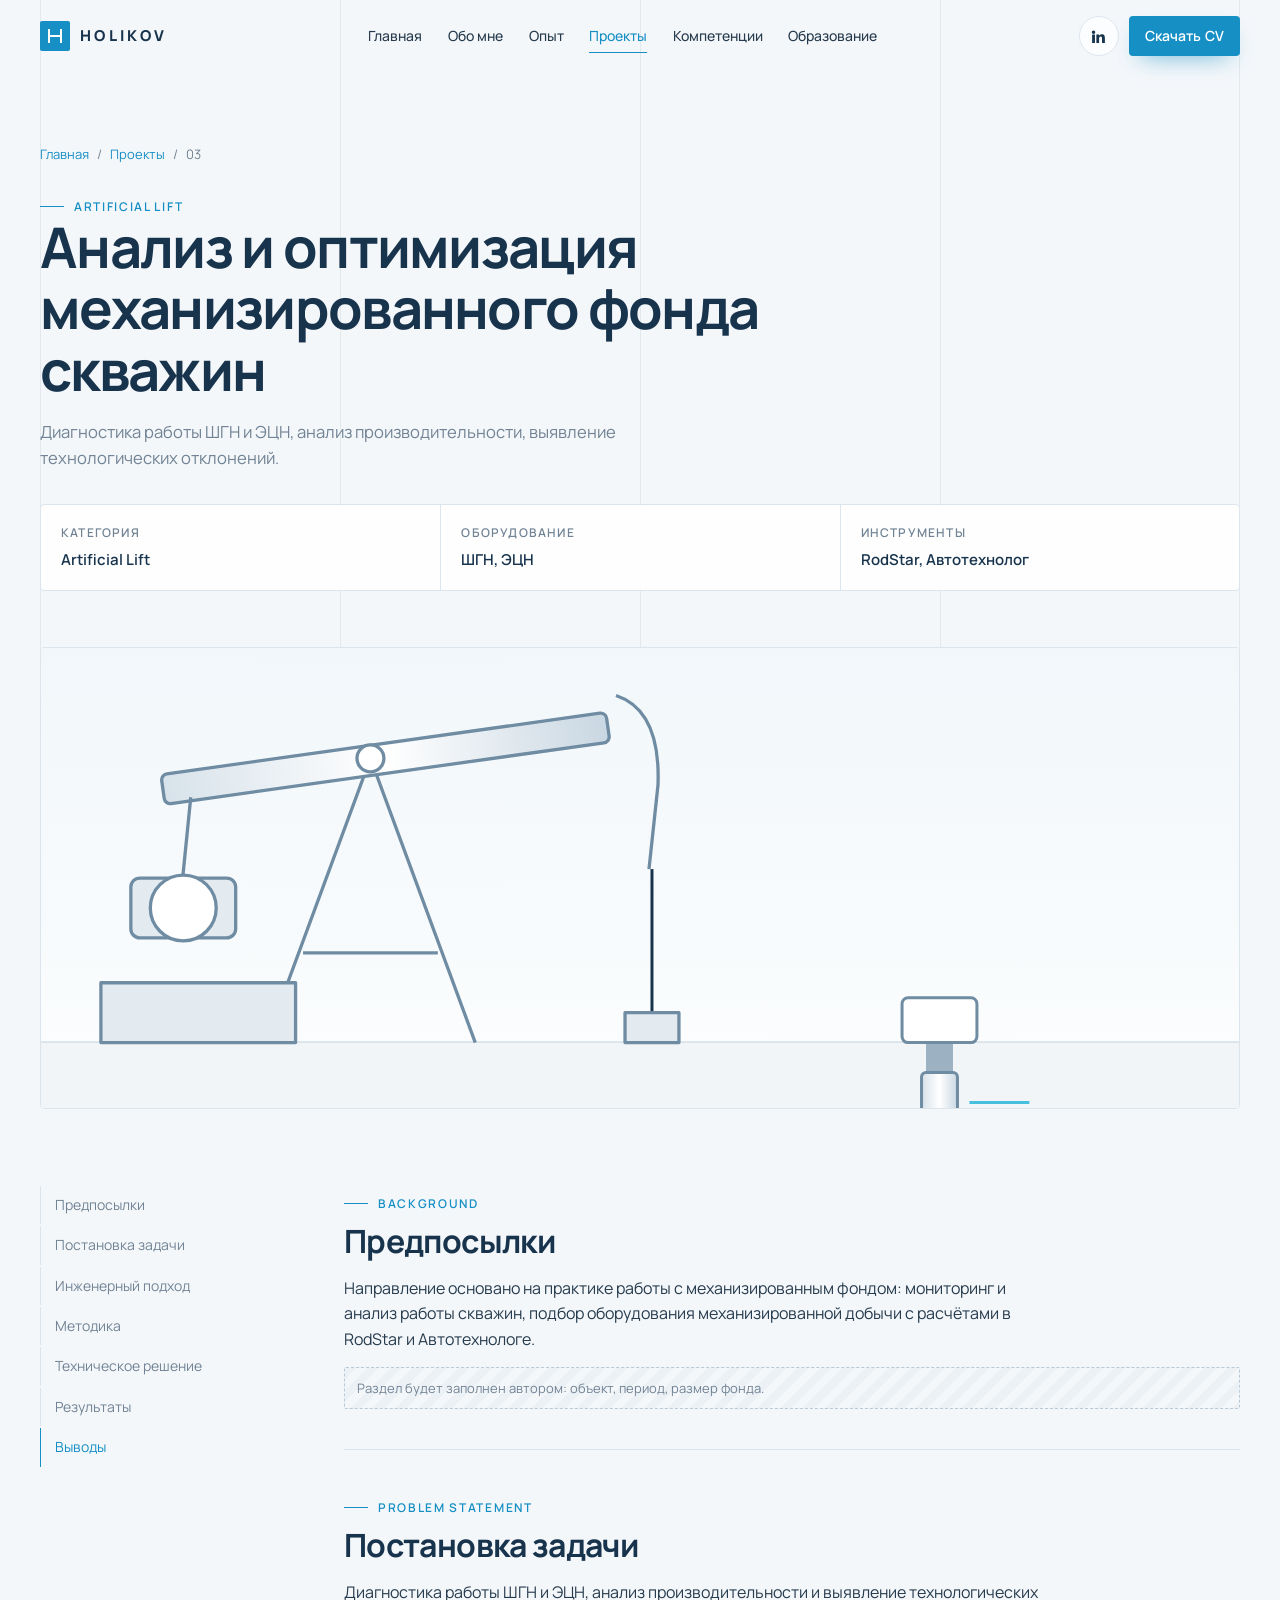
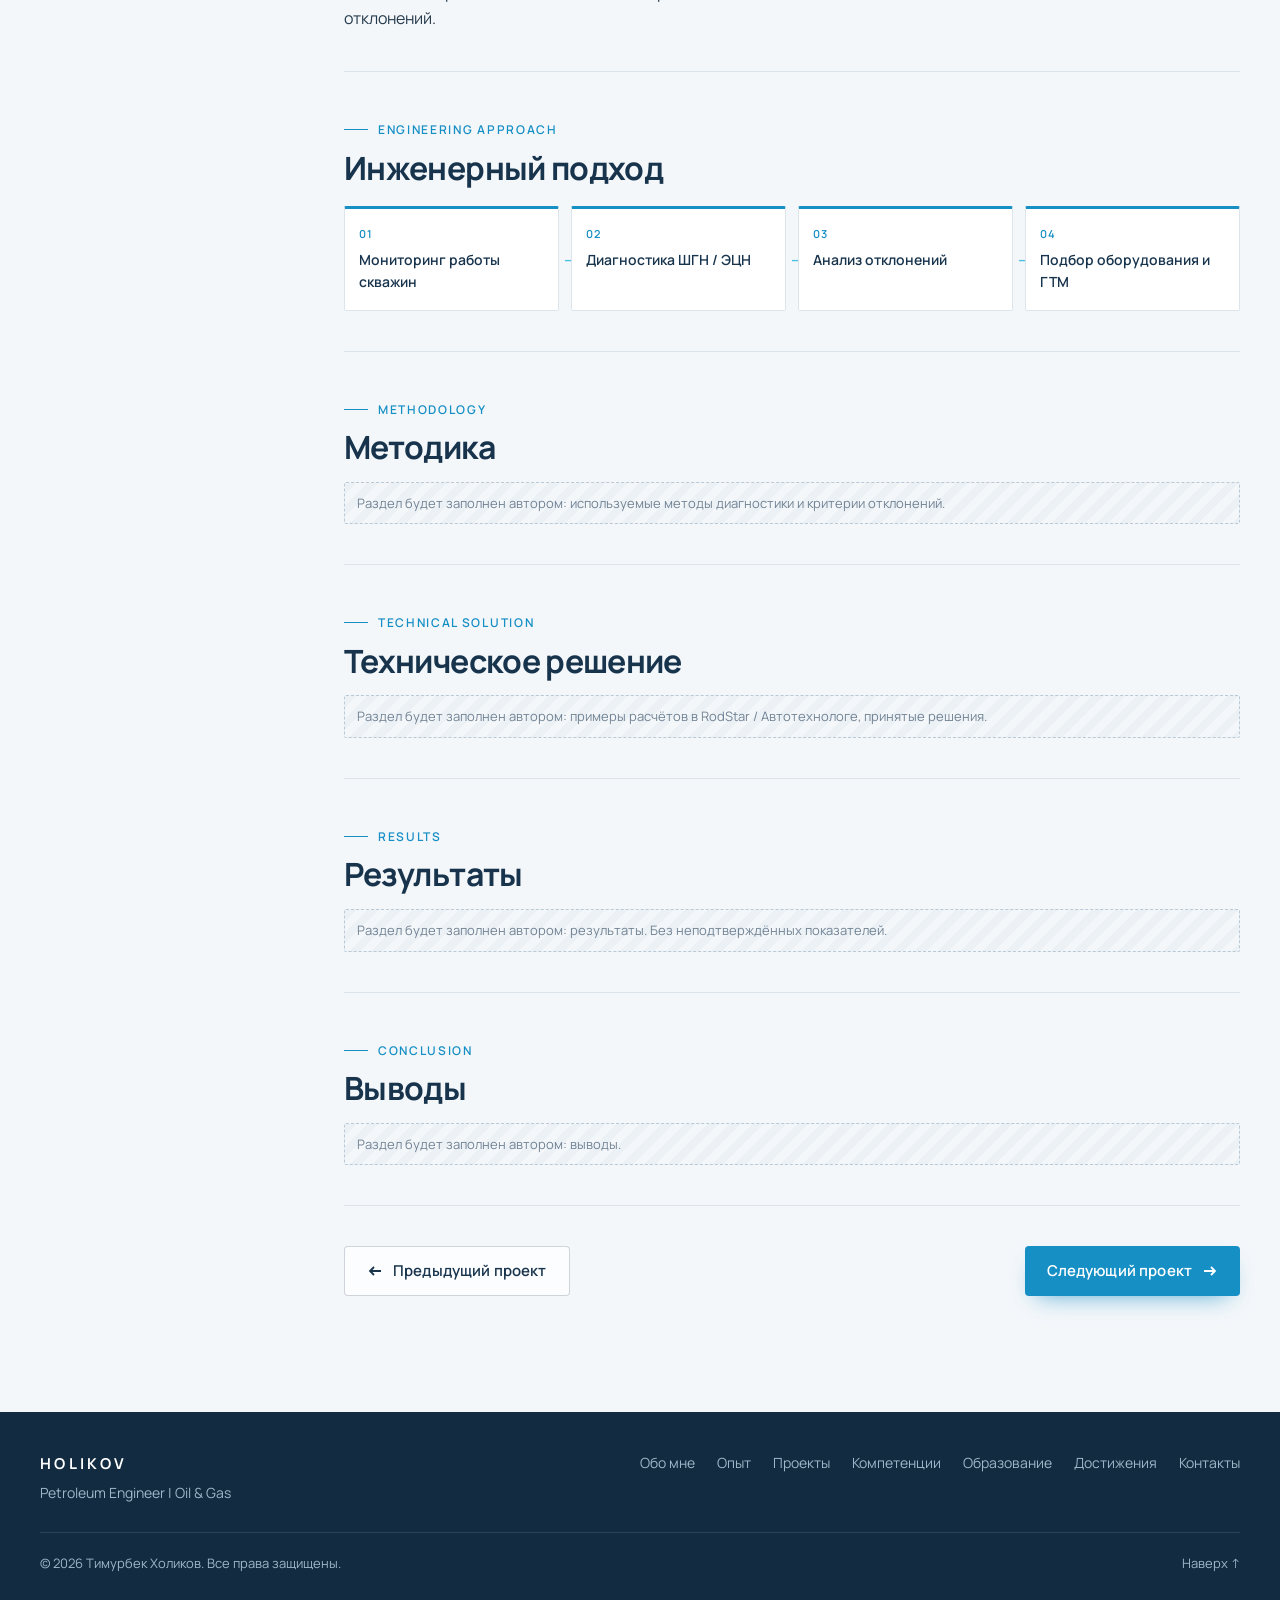
==== projects/artificial-lift.html @ 6c4b6c2f "Redesign site in light industrial style with project pages Co-Authored-By: Claude Opus 5.5 <noreply@" ====
<!doctype html>
<html lang="ru" class="no-js">
<head>
<meta charset="utf-8">
<meta name="viewport" content="width=device-width, initial-scale=1, viewport-fit=cover">
<title>Анализ и оптимизация механизированного фонда скважин | Timurbek Holikov</title>
<meta name="description" content="Диагностика работы ШГН и ЭЦН, анализ производительности, выявление технологических отклонений.">
<link rel="canonical" href="https://holikov.uz/projects/artificial-lift.html">
<meta name="theme-color" content="#F4F7FA">
<meta property="og:type" content="article">
<meta property="og:site_name" content="HOLIKOV">
<meta property="og:url" content="https://holikov.uz/projects/artificial-lift.html">
<meta property="og:title" content="Анализ и оптимизация механизированного фонда скважин">
<meta property="og:description" content="Диагностика работы ШГН и ЭЦН, анализ производительности, выявление технологических отклонений.">
<meta property="og:image" content="https://holikov.uz/assets/img/og-image.jpg">
<meta name="twitter:card" content="summary_large_image">
<link rel="icon" href="/assets/img/favicon.svg" type="image/svg+xml">
<link rel="icon" href="/favicon.ico" sizes="32x32">
<link rel="apple-touch-icon" href="/assets/img/apple-touch-icon.png">
<link rel="preconnect" href="https://fonts.googleapis.com">
<link rel="preconnect" href="https://fonts.gstatic.com" crossorigin>
<link href="https://fonts.googleapis.com/css2?family=Manrope:wght@400;500;600;700;800&display=swap&subset=cyrillic" rel="stylesheet">
<link rel="stylesheet" href="/assets/css/site.css">
</head>
<body>
<a class="skip" href="#main">Перейти к содержанию</a>
<div class="gridlines" aria-hidden="true"><div class="container"><span></span><span></span><span></span><span></span></div></div>
<header class="site-header">
  <div class="container header-in">
    <a class="logo" href="/" aria-label="HOLIKOV — на главную"><i aria-hidden="true"></i>HOLIKOV</a>
    <nav class="nav" aria-label="Основная навигация">
      <a href="/">Главная</a><a href="/#about">Обо мне</a><a href="/#experience">Опыт</a><a href="/#projects" class="active">Проекты</a><a href="/#skills">Компетенции</a><a href="/#education">Образование</a>
    </nav>
    <div class="header-actions">
      <a class="icon-btn hide-m" href="https://www.linkedin.com/in/%D1%82%D0%B8%D0%BC%D1%83%D1%80%D0%B1%D0%B5%D0%BA-%D1%85%D0%BE%D0%BB%D0%B8%D0%BA%D0%BE%D0%B2-04385b2a7" target="_blank" rel="noopener" aria-label="LinkedIn (откроется в новой вкладке)"><svg viewBox="0 0 24 24" fill="currentColor" aria-hidden="true"><path d="M4.98 3.5a2.5 2.5 0 1 1 0 5 2.5 2.5 0 0 1 0-5zM3 9h4v12H3zM9 9h3.8v1.7h.05c.53-1 1.83-2.05 3.77-2.05C20.6 8.65 21 11.2 21 14.5V21h-4v-5.8c0-1.4-.03-3.2-1.95-3.2-1.95 0-2.25 1.52-2.25 3.1V21H9z"/></svg></a>
      <a class="btn btn-primary hide-m" href="/assets/cv/Holikov_Timurbek_CV.pdf" download>Скачать CV</a>
      <button class="icon-btn burger" type="button" aria-label="Открыть меню" aria-controls="mobile-menu" aria-expanded="false"><svg viewBox="0 0 24 24" fill="none" stroke="currentColor" stroke-width="1.8" aria-hidden="true"><path d="M4 7h16M4 12h16M4 17h16"/></svg></button>
    </div>
  </div>
</header>
<div class="mobile-menu" id="mobile-menu" aria-hidden="true" role="dialog" aria-modal="true" aria-label="Меню">
  <button class="icon-btn mobile-close" type="button" aria-label="Закрыть меню" data-close><svg viewBox="0 0 24 24" fill="none" stroke="currentColor" stroke-width="1.8" aria-hidden="true"><path d="M6 6l12 12M18 6L6 18"/></svg></button>
  <a class="m-link" href="/">Главная <span>01</span></a>
  <a class="m-link" href="/#about">Обо мне <span>02</span></a>
  <a class="m-link" href="/#experience">Опыт <span>03</span></a>
  <a class="m-link" href="/#projects">Проекты <span>04</span></a>
  <a class="m-link" href="/#skills">Компетенции <span>05</span></a>
  <a class="m-link" href="/#education">Образование <span>06</span></a>
  <a class="m-link" href="/#contact">Контакты <span>07</span></a>
  <div class="m-actions">
    <a class="btn btn-primary" href="/assets/cv/Holikov_Timurbek_CV.pdf" download>Скачать резюме (PDF)</a>
    <a class="btn btn-ghost" href="https://www.linkedin.com/in/%D1%82%D0%B8%D0%BC%D1%83%D1%80%D0%B1%D0%B5%D0%BA-%D1%85%D0%BE%D0%BB%D0%B8%D0%BA%D0%BE%D0%B2-04385b2a7" target="_blank" rel="noopener">LinkedIn</a>
  </div>
</div>
<main id="main">
  <section class="p-hero">
    <div class="container">
      <nav class="crumbs" aria-label="Хлебные крошки"><a href="/">Главная</a><span>/</span><a href="/#projects">Проекты</a><span>/</span><span>03</span></nav>
      <span class="eyebrow">Artificial Lift</span>
      <h1>Анализ и оптимизация механизированного фонда скважин</h1>
      <p class="lead">Диагностика работы ШГН и ЭЦН, анализ производительности, выявление технологических отклонений.</p>
      <dl class="p-meta"><div><dt>Категория</dt><dd>Artificial Lift</dd></div><div><dt>Оборудование</dt><dd>ШГН, ЭЦН</dd></div><div><dt>Инструменты</dt><dd>RodStar, Автотехнолог</dd></div></dl>
    </div>
  </section>
  <div class="container">
    <figure class="p-cover reveal"><img src="/assets/img/proj-lift.svg" alt="Обложка проекта: Анализ и оптимизация механизированного фонда скважин" width="800" height="500"></figure>
    <div class="p-layout">
      <nav class="toc" aria-label="Содержание" data-spy><a href="#background">Предпосылки</a><a href="#problem">Постановка задачи</a><a href="#approach">Инженерный подход</a><a href="#methodology">Методика</a><a href="#solution">Техническое решение</a><a href="#results">Результаты</a><a href="#conclusion">Выводы</a></nav>
      <article><section class="p-sec reveal" id="background"><span class="eyebrow">Background</span><h2>Предпосылки</h2><p>Направление основано на практике работы с механизированным фондом: мониторинг и анализ работы скважин, подбор оборудования механизированной добычи с расчётами в RodStar и Автотехнологе.</p><div class="placeholder">Раздел будет заполнен автором: объект, период, размер фонда.</div></section><section class="p-sec reveal" id="problem"><span class="eyebrow">Problem Statement</span><h2>Постановка задачи</h2><p>Диагностика работы ШГН и ЭЦН, анализ производительности и выявление технологических отклонений.</p></section><section class="p-sec reveal" id="approach"><span class="eyebrow">Engineering Approach</span><h2>Инженерный подход</h2><div class="flow"><div>Мониторинг работы скважин</div><div>Диагностика ШГН / ЭЦН</div><div>Анализ отклонений</div><div>Подбор оборудования и ГТМ</div></div></section><section class="p-sec reveal" id="methodology"><span class="eyebrow">Methodology</span><h2>Методика</h2><div class="placeholder">Раздел будет заполнен автором: используемые методы диагностики и критерии отклонений.</div></section><section class="p-sec reveal" id="solution"><span class="eyebrow">Technical Solution</span><h2>Техническое решение</h2><div class="placeholder">Раздел будет заполнен автором: примеры расчётов в RodStar / Автотехнологе, принятые решения.</div></section><section class="p-sec reveal" id="results"><span class="eyebrow">Results</span><h2>Результаты</h2><div class="placeholder">Раздел будет заполнен автором: результаты. Без неподтверждённых показателей.</div></section><section class="p-sec reveal" id="conclusion"><span class="eyebrow">Conclusion</span><h2>Выводы</h2><div class="placeholder">Раздел будет заполнен автором: выводы.</div></section><div class="p-nav"><a class="btn btn-ghost" href="/projects/cyclic-gas-wells.html"><svg viewBox="0 0 16 16" fill="none" stroke="currentColor" stroke-width="1.8" aria-hidden="true" style="transform:scaleX(-1)"><path d="M2 8h11M9 4l4 4-4 4"/></svg>Предыдущий проект</a><a class="btn btn-primary" href="/projects/digital-oilfield.html">Следующий проект<svg viewBox="0 0 16 16" fill="none" stroke="currentColor" stroke-width="1.8" aria-hidden="true"><path d="M2 8h11M9 4l4 4-4 4"/></svg></a></div></article>
    </div>
  </div>
</main>
<footer class="site-footer">
  <div class="container">
    <div class="f-top">
      <div class="f-brand"><b>HOLIKOV</b><span>Petroleum Engineer | Oil &amp; Gas</span></div>
      <nav class="f-nav" aria-label="Навигация в подвале"><a href="/#about">Обо мне</a><a href="/#experience">Опыт</a><a href="/#projects">Проекты</a><a href="/#skills">Компетенции</a><a href="/#education">Образование</a><a href="/#achievements">Достижения</a><a href="/#contact">Контакты</a></nav>
    </div>
    <div class="f-bottom"><span>© <span id="year">2026</span> Тимурбек Холиков. Все права защищены.</span><a href="#main">Наверх ↑</a></div>
  </div>
</footer>
<script src="/assets/js/site.js" defer></script>
</body>
</html>
---- assets/css/site.css ----
/* HOLIKOV — design system: Industrial Minimalism */
:root{
  --bg:#F4F7FA; --white:#FFFFFF; --blue:#168FC5; --cyan:#47C0DF; --navy:#18344D;
  --ink:#263B4D; --mute:#718394; --line:#DCE5EC;
  --glass:rgba(255,255,255,.72); --glass-strong:rgba(255,255,255,.88);
  --grid:rgba(24,52,77,.07);
  --font:"Manrope",system-ui,-apple-system,"Segoe UI",Roboto,Arial,sans-serif;
  --container:1280px; --gutter:clamp(16px,4vw,40px);
  --radius:4px; --shadow:0 18px 40px -24px rgba(24,52,77,.35);
  --ease:cubic-bezier(.2,.7,.2,1);
  --header-h:72px;
  color-scheme:light;
}
*,*::before,*::after{box-sizing:border-box}
*{margin:0;padding:0}
html{-webkit-text-size-adjust:100%;scroll-behavior:smooth;scroll-padding-top:calc(var(--header-h) + 16px)}
body{background:var(--bg);color:var(--ink);font-family:var(--font);font-size:16px;line-height:1.6;-webkit-font-smoothing:antialiased;overflow-x:hidden}
img,svg{display:block;max-width:100%}
a{color:inherit;text-decoration:none}
button{font:inherit;color:inherit;background:none;border:0;cursor:pointer}
ul{list-style:none}
:focus-visible{outline:2px solid var(--blue);outline-offset:3px;border-radius:2px}
.sr-only{position:absolute;width:1px;height:1px;overflow:hidden;clip:rect(0 0 0 0);white-space:nowrap}
.skip{position:absolute;left:16px;top:-60px;z-index:100;background:var(--navy);color:#fff;padding:10px 16px;border-radius:var(--radius)}
.skip:focus{top:12px}

.container{width:100%;max-width:calc(var(--container) + 2*var(--gutter));margin:0 auto;padding-left:max(var(--gutter),env(safe-area-inset-left));padding-right:max(var(--gutter),env(safe-area-inset-right))}

/* architectural grid lines */
.gridlines{position:fixed;inset:0;pointer-events:none;z-index:0}
.gridlines .container{height:100%;display:grid;grid-template-columns:repeat(4,1fr)}
.gridlines span{border-left:1px solid var(--grid);height:100%}
.gridlines span:last-child{border-right:1px solid var(--grid)}
@media (max-width:760px){.gridlines .container{grid-template-columns:repeat(2,1fr)}.gridlines span:nth-child(n+3){display:none}.gridlines span:nth-child(2){border-right:1px solid var(--grid)}}
main,.site-footer{position:relative;z-index:1}

/* type scale */
.eyebrow{display:inline-flex;align-items:center;gap:10px;font-size:12px;font-weight:600;letter-spacing:.14em;text-transform:uppercase;color:var(--blue)}
.eyebrow::before{content:"";width:24px;height:1px;background:currentColor}
h1,h2,h3,h4{color:var(--navy);font-weight:700;letter-spacing:-.02em;line-height:1.15}
h2{font-size:clamp(30px,4vw,48px);margin-top:14px}
h3{font-size:clamp(19px,1.7vw,22px)}
.lead{font-size:clamp(16px,1.3vw,18px);color:var(--mute);max-width:60ch;margin-top:18px}
.muted{color:var(--mute)}

/* buttons */
.btn{display:inline-flex;align-items:center;justify-content:center;gap:10px;min-height:48px;padding:12px 22px;border-radius:var(--radius);font-weight:600;font-size:15px;letter-spacing:.01em;transition:background .25s var(--ease),color .25s var(--ease),border-color .25s var(--ease),transform .25s var(--ease),box-shadow .25s var(--ease)}
.btn svg{width:16px;height:16px;transition:transform .25s var(--ease)}
.btn:hover svg{transform:translateX(3px)}
.btn-primary{background:var(--blue);color:#fff;box-shadow:0 10px 24px -12px rgba(22,143,197,.8)}
.btn-primary:hover{background:#127cad;transform:translateY(-1px)}
.btn-ghost{border:1px solid rgba(24,52,77,.2);color:var(--navy);background:var(--glass);backdrop-filter:blur(6px)}
.btn-ghost:hover{border-color:var(--blue);color:var(--blue)}
.link-arrow{display:inline-flex;align-items:center;gap:8px;color:var(--blue);font-weight:600;font-size:14px}
.link-arrow svg{width:14px;height:14px;transition:transform .25s var(--ease)}
.link-arrow:hover svg{transform:translateX(3px)}

/* HEADER */
.site-header{position:fixed;top:0;left:0;right:0;z-index:50;transition:background .3s var(--ease),box-shadow .3s var(--ease),backdrop-filter .3s}
.site-header.scrolled{background:rgba(244,247,250,.82);backdrop-filter:saturate(1.4) blur(14px);-webkit-backdrop-filter:saturate(1.4) blur(14px);box-shadow:0 1px 0 var(--line)}
.header-in{height:var(--header-h);display:flex;align-items:center;justify-content:space-between;gap:24px;padding-top:env(safe-area-inset-top)}
.logo{display:inline-flex;align-items:center;gap:10px;font-weight:800;letter-spacing:.22em;font-size:15px;color:var(--navy)}
.logo i{display:block;width:30px;height:30px;background:var(--blue);position:relative;border-radius:2px}
.logo i::after{content:"";position:absolute;left:8px;right:8px;top:14px;height:2px;background:#fff;box-shadow:-0 -7px 0 -0 transparent}
.logo i::before{content:"";position:absolute;left:8px;top:8px;bottom:8px;width:2px;background:#fff;box-shadow:12px 0 0 #fff}
.nav{display:flex;gap:clamp(16px,2vw,30px)}
.nav a{font-size:14px;font-weight:500;color:var(--ink);position:relative;padding:6px 0}
.nav a::after{content:"";position:absolute;left:0;right:100%;bottom:0;height:1px;background:var(--blue);transition:right .3s var(--ease)}
.nav a:hover,.nav a.active{color:var(--blue)}
.nav a:hover::after,.nav a.active::after{right:0}
.header-actions{display:flex;align-items:center;gap:10px}
.header-actions .btn{min-height:40px;padding:8px 16px;font-size:14px}
.icon-btn{display:inline-flex;align-items:center;justify-content:center;width:40px;height:40px;border-radius:50%;border:1px solid var(--line);background:var(--glass);color:var(--navy);transition:border-color .25s,color .25s}
.icon-btn:hover{border-color:var(--blue);color:var(--blue)}
.icon-btn svg{width:17px;height:17px}
.burger{display:none}
@media (max-width:1080px){
  .nav,.header-actions .hide-m{display:none}
  .burger{display:inline-flex}
}
.mobile-menu{position:fixed;inset:0;z-index:60;background:rgba(244,247,250,.97);backdrop-filter:blur(12px);display:flex;flex-direction:column;padding:calc(var(--header-h) + 8px) max(var(--gutter),16px) 32px;transform:translateY(-8px);opacity:0;visibility:hidden;transition:opacity .25s var(--ease),transform .25s var(--ease),visibility .25s}
.mobile-menu.open{opacity:1;visibility:visible;transform:none}
.mobile-menu a.m-link{display:flex;justify-content:space-between;align-items:center;padding:16px 0;border-bottom:1px solid var(--line);font-size:20px;font-weight:600;color:var(--navy)}
.mobile-menu a.m-link span{font-size:12px;color:var(--mute);font-weight:600;letter-spacing:.1em}
.mobile-menu .m-actions{display:grid;gap:10px;margin-top:auto;padding-top:24px}
.mobile-close{position:absolute;top:calc(16px + env(safe-area-inset-top));right:max(var(--gutter),16px)}
body.menu-open{overflow:hidden}

/* HERO */
.hero{position:relative;min-height:min(100svh,920px);display:flex;align-items:stretch;overflow:hidden;padding-top:var(--header-h)}
.hero-bg{position:absolute;inset:0;z-index:0}
.hero-bg img{width:100%;height:100%;object-fit:cover;object-position:60% 100%}
.hero-bg::after{content:"";position:absolute;inset:0;background:linear-gradient(90deg,rgba(244,247,250,.94) 0%,rgba(244,247,250,.7) 38%,rgba(244,247,250,0) 62%),linear-gradient(0deg,var(--bg) 0%,rgba(244,247,250,0) 22%)}
.hero-in{position:relative;z-index:2;display:grid;grid-template-columns:minmax(0,1.25fr) minmax(0,.75fr);gap:clamp(24px,4vw,64px);align-items:center;padding-top:clamp(40px,7vh,96px);padding-bottom:clamp(40px,7vh,80px);width:100%}
.hero-meta{display:flex;flex-wrap:wrap;gap:8px 22px;font-size:13px;color:var(--mute);margin-bottom:28px}
.hero-meta b{color:var(--navy);font-weight:600}
.status{display:inline-flex;align-items:center;gap:8px}
.status::before{content:"";width:8px;height:8px;border-radius:50%;background:#2bb673;box-shadow:0 0 0 4px rgba(43,182,115,.15)}
.hero h1{font-size:clamp(40px,6vw,80px);line-height:1.02;letter-spacing:-.035em;font-weight:800}
.hero-role{margin-top:16px;font-size:clamp(20px,2.2vw,30px);font-weight:600;color:var(--blue);letter-spacing:-.01em}
.hero-focus{margin-top:10px;font-size:clamp(13px,1.1vw,15px);font-weight:600;letter-spacing:.06em;text-transform:uppercase;color:var(--navy)}
.hero-focus span{color:var(--cyan);margin:0 8px}
.hero-text{margin-top:22px;max-width:56ch;font-size:clamp(15px,1.2vw,17px);color:var(--ink)}
.hero-cta{display:flex;flex-wrap:wrap;gap:12px;margin-top:32px}
.hero-card{position:relative;justify-self:end;width:min(100%,320px);background:var(--glass);backdrop-filter:blur(10px);-webkit-backdrop-filter:blur(10px);border:1px solid rgba(255,255,255,.9);box-shadow:var(--shadow);padding:12px;border-radius:var(--radius)}
.hero-card picture{display:block}
.hero-card img{width:100%;height:auto;aspect-ratio:4/5;object-fit:cover;object-position:50% 22%;border-radius:2px}
.hero-card figcaption{display:flex;justify-content:space-between;gap:12px;padding:12px 4px 2px;font-size:12px;color:var(--mute)}
.hero-card figcaption b{color:var(--navy);font-weight:600}
.hero-card::before{content:"";position:absolute;left:-1px;top:24px;bottom:24px;width:3px;background:var(--blue)}
.hero-tags{position:relative;z-index:2;border-top:1px solid rgba(24,52,77,.1);background:linear-gradient(180deg,rgba(255,255,255,.55),rgba(255,255,255,.75));backdrop-filter:blur(8px);-webkit-backdrop-filter:blur(8px)}
.hero-tags ul{display:grid;grid-template-columns:repeat(3,1fr)}
.hero-tags li{padding:20px 20px 22px 0;display:flex;gap:14px;align-items:baseline;font-weight:600;color:var(--navy);font-size:15px}
.hero-tags li+li{padding-left:20px;border-left:1px solid var(--line)}
.hero-tags li small{font-size:11px;color:var(--blue);letter-spacing:.08em}
.hero-wrap{display:flex;flex-direction:column;width:100%}
.hero-wrap .hero-in{flex:1}
@media (max-width:900px){
  .hero{min-height:auto}
  .hero-in{grid-template-columns:1fr;padding-top:28px}
  .hero-bg img{object-position:70% 100%}
  .hero-bg::after{background:linear-gradient(180deg,rgba(244,247,250,.94) 0%,rgba(244,247,250,.86) 55%,rgba(244,247,250,.5) 100%)}
  .hero-card{justify-self:start;display:grid;grid-template-columns:96px 1fr;gap:14px;align-items:center;width:100%;max-width:440px;padding:10px}
  .hero-card img{aspect-ratio:1/1}
  .hero-card figcaption{flex-direction:column;padding:0;gap:4px}
  .hero-card{order:-1}
  .hero-tags ul{grid-template-columns:1fr}
  .hero-tags li{padding:14px 0!important;border-left:0!important}
  .hero-tags li+li{border-top:1px solid var(--line)}
}
@media (max-width:480px){.hero-cta .btn{flex:1 1 100%}}

/* SECTIONS */
.section{padding:clamp(72px,10vw,128px) 0}
.section-head{display:grid;grid-template-columns:minmax(0,1fr) minmax(0,1fr);gap:24px 48px;align-items:end;margin-bottom:clamp(36px,5vw,56px)}
.section-head .lead{margin-top:0}
@media (max-width:820px){.section-head{grid-template-columns:1fr}}
.section.alt{background:linear-gradient(180deg,rgba(255,255,255,.75),rgba(255,255,255,.4))}

/* card base */
.card{background:var(--white);border:1px solid var(--line);border-radius:var(--radius);transition:transform .3s var(--ease),box-shadow .3s var(--ease),border-color .3s var(--ease)}
.card:hover{transform:translateY(-3px);box-shadow:var(--shadow);border-color:#cbd9e3}

/* OVERVIEW */
.overview{display:grid;grid-template-columns:repeat(4,1fr);gap:16px}
.ov{padding:26px 22px 24px;position:relative}
.ov .ico{width:44px;height:44px;display:grid;place-items:center;border-radius:50%;background:rgba(22,143,197,.08);color:var(--blue);margin-bottom:22px}
.ov .ico svg{width:22px;height:22px}
.ov h3{font-size:17px}
.ov p{margin-top:8px;color:var(--mute);font-size:14px}
.facts{display:grid;grid-template-columns:repeat(4,1fr);margin-top:16px;border:1px solid var(--line);background:var(--glass-strong);border-radius:var(--radius)}
.fact{padding:24px 22px}
.fact+.fact{border-left:1px solid var(--line)}
.fact b{display:block;font-size:clamp(28px,3vw,40px);font-weight:800;color:var(--navy);letter-spacing:-.03em;line-height:1}
.fact b sup{font-size:.45em;color:var(--blue);margin-left:2px}
.fact span{display:block;margin-top:10px;color:var(--mute);font-size:14px}
@media (max-width:1000px){.overview{grid-template-columns:repeat(2,1fr)}.facts{grid-template-columns:repeat(2,1fr)}.fact:nth-child(3){border-left:0}.fact:nth-child(n+3){border-top:1px solid var(--line)}}
@media (max-width:520px){.overview{grid-template-columns:1fr}.facts{grid-template-columns:1fr}.fact+.fact{border-left:0;border-top:1px solid var(--line)}}

/* TIMELINE */
.timeline{position:relative;display:grid;gap:18px;padding-left:44px}
.timeline::before{content:"";position:absolute;left:11px;top:8px;bottom:8px;width:1px;background:linear-gradient(var(--blue),var(--line))}
.tl{position:relative;padding:26px 28px;display:grid;grid-template-columns:minmax(0,1fr) auto;gap:6px 24px}
.tl::before{content:"";position:absolute;left:-39px;top:32px;width:13px;height:13px;border-radius:50%;background:var(--white);border:2px solid var(--blue)}
.tl.current::before{background:var(--blue);box-shadow:0 0 0 5px rgba(22,143,197,.15)}
.tl-org{display:flex;align-items:center;gap:12px;font-weight:600;color:var(--blue);font-size:14px}
.tl-mark{display:grid;place-items:center;width:36px;height:36px;border-radius:2px;background:var(--navy);color:#fff;font-size:12px;font-weight:800;letter-spacing:.04em;flex:0 0 auto}
.tl-mark.alt{background:var(--blue)}.tl-mark.edu{background:var(--cyan)}
.tl h3{grid-column:1;margin-top:12px}
.tl .unit{grid-column:1;color:var(--mute);font-size:14px}
.tl-date{grid-column:2;grid-row:1;align-self:start;font-size:13px;font-weight:600;color:var(--navy);background:var(--bg);border:1px solid var(--line);padding:6px 10px;border-radius:2px;white-space:nowrap}
.tl ul{grid-column:1/-1;margin-top:14px;display:grid;gap:6px}
.tl li{position:relative;padding-left:18px;font-size:15px}
.tl li::before{content:"";position:absolute;left:0;top:.75em;width:8px;height:1px;background:var(--blue)}
.tl .sub{grid-column:1/-1;margin-top:14px;padding-top:14px;border-top:1px dashed var(--line);display:flex;justify-content:space-between;gap:12px;flex-wrap:wrap;font-size:14px}
.tl .sub b{color:var(--navy);font-weight:600}
.badge{display:inline-block;font-size:11px;font-weight:700;letter-spacing:.08em;text-transform:uppercase;padding:3px 8px;border-radius:2px;background:rgba(43,182,115,.12);color:#1f8a57;margin-left:8px;vertical-align:middle}
@media (max-width:640px){.timeline{padding-left:28px}.timeline::before{left:5px}.tl::before{left:-29px}.tl{grid-template-columns:1fr;padding:22px 18px}.tl-date{grid-column:1;grid-row:auto;justify-self:start;margin-top:10px}}

/* PROJECTS */
.projects{display:grid;grid-template-columns:repeat(2,1fr);gap:20px}
.project{display:flex;flex-direction:column;overflow:hidden}
.project .cover{position:relative;aspect-ratio:16/10;overflow:hidden;background:var(--bg);border-bottom:1px solid var(--line)}
.project .cover img{width:100%;height:100%;object-fit:cover;transition:transform .6s var(--ease)}
.project:hover .cover img{transform:scale(1.04)}
.project .num{position:absolute;left:16px;top:16px;font-size:12px;font-weight:700;letter-spacing:.1em;background:var(--glass-strong);backdrop-filter:blur(6px);color:var(--navy);padding:5px 9px;border-radius:2px}
.project .body{padding:24px 24px 26px;display:flex;flex-direction:column;gap:12px;flex:1}
.cat{font-size:12px;font-weight:600;letter-spacing:.1em;text-transform:uppercase;color:var(--blue)}
.project p{color:var(--mute);font-size:15px}
.project .link-arrow{margin-top:auto;padding-top:6px}
.project a.stretched::after{content:"";position:absolute;inset:0}
.project{position:relative}
@media (max-width:820px){.projects{grid-template-columns:1fr}}

/* SKILLS */
.skills{display:grid;grid-template-columns:repeat(3,1fr);gap:16px}
.skill{padding:26px 24px}
.skill-h{display:flex;align-items:center;justify-content:space-between;gap:12px;padding-bottom:16px;border-bottom:1px solid var(--line);margin-bottom:16px}
.skill-h h3{font-size:18px}
.skill-h span{font-size:12px;font-weight:700;color:var(--blue);letter-spacing:.1em}
.skill ul{display:grid;gap:9px}
.skill li{display:flex;gap:10px;align-items:baseline;font-size:15px}
.skill li::before{content:"";flex:0 0 6px;height:6px;background:var(--cyan);transform:rotate(45deg);position:relative;top:-1px}
.skill li small{color:var(--mute);font-size:13px}
.skill.wide{grid-column:span 1}
.chips{display:flex;flex-wrap:wrap;gap:8px}
.chips span{border:1px solid var(--line);background:var(--bg);padding:6px 12px;border-radius:2px;font-size:14px}
@media (max-width:1000px){.skills{grid-template-columns:repeat(2,1fr)}}
@media (max-width:620px){.skills{grid-template-columns:1fr}}

/* EDUCATION */
.edu-grid{display:grid;grid-template-columns:1.4fr 1fr;gap:16px}
.edu{padding:30px 28px;display:flex;flex-direction:column;gap:12px;position:relative;overflow:hidden}
.edu .period{font-size:13px;font-weight:600;color:var(--blue);letter-spacing:.06em}
.edu dl{display:grid;grid-template-columns:auto 1fr;gap:8px 18px;margin-top:6px;font-size:15px}
.edu dt{color:var(--mute)}
.edu dd{color:var(--ink);font-weight:500}
.gpa{display:flex;align-items:baseline;gap:8px;margin-top:auto;padding-top:18px;border-top:1px solid var(--line)}
.gpa b{font-size:40px;font-weight:800;color:var(--navy);letter-spacing:-.03em;line-height:1}
.gpa span{color:var(--mute);font-size:14px}
.edu .glyph{position:absolute;right:-20px;top:-20px;width:140px;height:140px;color:rgba(22,143,197,.07)}
@media (max-width:820px){.edu-grid{grid-template-columns:1fr}.edu dl{grid-template-columns:1fr;gap:2px}.edu dd{margin-bottom:8px}}

/* ACHIEVEMENTS */
.ach{display:grid;grid-template-columns:repeat(4,1fr);gap:16px}
.ach .card{padding:24px 22px;display:flex;flex-direction:column;gap:10px}
.ach .ico{width:40px;height:40px;display:grid;place-items:center;border-radius:2px;background:var(--navy);color:#fff}
.ach .ico svg{width:20px;height:20px}
.ach h3{font-size:17px;margin-top:8px}
.ach p{font-size:14px;color:var(--mute)}
.ach .featured{background:linear-gradient(160deg,var(--navy),#1f4a6d);border-color:transparent;color:#d8e6f0}
.ach .featured h3{color:#fff;font-size:22px}
.ach .featured p{color:#b8cfe0}
.ach .featured .ico{background:var(--cyan);color:var(--navy)}
.ach .featured .place{font-size:44px;font-weight:800;color:#fff;letter-spacing:-.03em;line-height:1;margin-top:auto}
.ach .featured .place small{font-size:14px;font-weight:600;color:var(--cyan);margin-left:6px;letter-spacing:.04em}
.papers{margin-top:2px;display:grid;gap:8px}
.papers a{display:block;font-size:14px;color:var(--ink);font-weight:500;padding-left:14px;border-left:2px solid var(--cyan)}
.papers a:hover{color:var(--blue)}
.placeholder{border:1px dashed #b9c9d6;background:repeating-linear-gradient(135deg,rgba(220,229,236,.35) 0 8px,transparent 8px 16px);color:var(--mute);font-size:13px;padding:10px 12px;border-radius:2px}
@media (max-width:1000px){.ach{grid-template-columns:repeat(2,1fr)}}
@media (max-width:560px){.ach{grid-template-columns:1fr}}

/* CONTACT */
.contact{position:relative;overflow:hidden;background:var(--navy);color:#cfe0ec}
.contact::before{content:"";position:absolute;inset:0;background:url("../img/hero-plant.svg") center bottom/cover no-repeat;opacity:.07;filter:invert(1)}
.contact .container{position:relative}
.contact h2{color:#fff;font-size:clamp(40px,6vw,76px)}
.contact .eyebrow{color:var(--cyan)}
.contact .lead{color:#b8cfe0}
.c-grid{display:grid;grid-template-columns:1.6fr repeat(4,1fr);gap:1px;background:rgba(255,255,255,.12);border:1px solid rgba(255,255,255,.12);margin-top:48px;border-radius:var(--radius);overflow:hidden}
.c-item{background:rgba(24,52,77,.92);padding:22px 20px;display:flex;flex-direction:column;gap:10px;min-width:0;transition:background .25s}
.c-item:hover{background:#1d405e}
.c-item .k{font-size:12px;letter-spacing:.12em;text-transform:uppercase;color:var(--cyan);font-weight:600}
.c-item .v{color:#fff;font-weight:600;font-size:16px;overflow-wrap:anywhere}
.copy{align-self:flex-start;font-size:12px;font-weight:600;color:#cfe0ec;border:1px solid rgba(255,255,255,.25);padding:6px 10px;border-radius:2px;transition:border-color .2s,color .2s;min-height:32px}
.copy:hover{border-color:var(--cyan);color:#fff}
.contact .hero-cta .btn-ghost{background:transparent;color:#fff;border-color:rgba(255,255,255,.35)}
.contact .hero-cta .btn-ghost:hover{border-color:var(--cyan);color:var(--cyan)}
@media (max-width:1080px){.c-grid{grid-template-columns:repeat(2,1fr)}.c-grid>:first-child{grid-column:1/-1}}
@media (max-width:520px){.c-grid{grid-template-columns:1fr}}

/* FOOTER */
.site-footer{background:#132b40;color:#9fb6c8;padding:40px 0 calc(28px + env(safe-area-inset-bottom));font-size:14px}
.f-top{display:flex;justify-content:space-between;gap:24px;flex-wrap:wrap;padding-bottom:28px;border-bottom:1px solid rgba(255,255,255,.1)}
.f-brand b{display:block;color:#fff;letter-spacing:.22em;font-size:15px}
.f-brand span{display:block;margin-top:6px}
.f-nav{display:flex;flex-wrap:wrap;gap:10px 22px}
.f-nav a:hover{color:#fff}
.f-bottom{display:flex;justify-content:space-between;gap:16px;flex-wrap:wrap;padding-top:20px;font-size:13px}

/* REVEAL */
.reveal{opacity:0;transform:translateY(18px);transition:opacity .7s var(--ease),transform .7s var(--ease)}
.reveal.in{opacity:1;transform:none}
.no-js .reveal{opacity:1;transform:none}

/* PROJECT PAGE */
.p-hero{padding-top:calc(var(--header-h) + clamp(32px,6vw,72px));padding-bottom:clamp(32px,5vw,56px)}
.crumbs{display:flex;gap:8px;flex-wrap:wrap;font-size:13px;color:var(--mute);margin-bottom:24px}
.crumbs a{color:var(--blue)}
.p-hero h1{font-size:clamp(30px,4.4vw,56px);line-height:1.1;letter-spacing:-.03em;max-width:22ch}
.p-meta{display:grid;grid-template-columns:repeat(3,minmax(0,1fr));margin-top:32px;border:1px solid var(--line);background:var(--glass-strong);border-radius:var(--radius)}
.p-meta div{padding:18px 20px}
.p-meta div+div{border-left:1px solid var(--line)}
.p-meta dt{font-size:12px;letter-spacing:.1em;text-transform:uppercase;color:var(--mute);font-weight:600}
.p-meta dd{margin-top:6px;color:var(--navy);font-weight:600;font-size:15px}
@media (max-width:720px){.p-meta{grid-template-columns:1fr}.p-meta div+div{border-left:0;border-top:1px solid var(--line)}}
.p-cover{border:1px solid var(--line);border-radius:var(--radius);overflow:hidden;background:#fff}
.p-cover img{width:100%;aspect-ratio:16/10;object-fit:cover}
.p-layout{display:grid;grid-template-columns:240px minmax(0,1fr);gap:clamp(24px,5vw,72px);padding-top:clamp(48px,6vw,80px);padding-bottom:clamp(72px,9vw,120px)}
.toc{position:sticky;top:calc(var(--header-h) + 24px);align-self:start;display:grid;gap:2px;font-size:14px}
.toc a{padding:8px 0 8px 14px;border-left:1px solid var(--line);color:var(--mute)}
.toc a:hover,.toc a.active{color:var(--blue);border-left-color:var(--blue)}
.p-sec{padding:0 0 40px;margin-bottom:40px;border-bottom:1px solid var(--line)}
.p-sec:last-child{border-bottom:0}
.p-sec .eyebrow{margin-bottom:6px}
.p-sec h2{font-size:clamp(24px,2.6vw,32px);margin-top:4px;margin-bottom:16px}
.p-sec p{max-width:70ch}
.p-sec p+p{margin-top:12px}
.flow{display:grid;grid-template-columns:repeat(4,minmax(0,1fr));gap:12px;margin-top:20px;counter-reset:f}
.flow div{position:relative;background:#fff;border:1px solid var(--line);border-top:3px solid var(--blue);padding:16px 14px;font-size:14px;font-weight:600;color:var(--navy);counter-increment:f;border-radius:2px}
.flow div::before{content:counter(f,decimal-leading-zero);display:block;font-size:11px;color:var(--blue);letter-spacing:.1em;margin-bottom:6px}
.flow div:not(:last-child)::after{content:"→";position:absolute;right:-12px;top:50%;transform:translate(50%,-50%);color:var(--cyan);font-weight:700}
@media (max-width:720px){.flow{grid-template-columns:1fr}.flow div:not(:last-child)::after{content:"↓";right:50%;top:auto;bottom:-14px;transform:translate(50%,50%)}.p-layout{grid-template-columns:1fr}.toc{display:none}}
.cmp{width:100%;border-collapse:collapse;margin-top:16px;font-size:15px;background:#fff;border:1px solid var(--line)}
.cmp th,.cmp td{text-align:left;padding:12px 14px;border-bottom:1px solid var(--line);vertical-align:top}
.cmp th{font-size:12px;letter-spacing:.08em;text-transform:uppercase;color:var(--mute);font-weight:600;background:var(--bg)}
.p-nav{display:flex;justify-content:space-between;gap:16px;flex-wrap:wrap;margin-top:24px}

@media (prefers-reduced-motion:reduce){
  html{scroll-behavior:auto}
  *,*::before,*::after{animation:none!important;transition:none!important}
  .reveal{opacity:1;transform:none}
}
@media print{
  .site-header,.gridlines,.mobile-menu,.hero-bg,.contact::before{display:none!important}
  body{background:#fff}
  .reveal{opacity:1;transform:none}
}
.p-cover img{max-height:460px}
.p-sec .placeholder{margin-top:14px}
.table-wrap{overflow-x:auto;-webkit-overflow-scrolling:touch}
@media (max-width:560px){.cmp,.cmp tbody,.cmp tr,.cmp td{display:block;width:100%}.cmp thead{display:none}.cmp td{border-bottom:0;padding:6px 14px}.cmp tr{border-bottom:1px solid var(--line);padding:8px 0}.cmp td:first-child{font-weight:700;color:var(--navy);padding-top:10px}.cmp td[data-l]::before{content:attr(data-l) ": ";color:var(--mute);font-size:13px}}
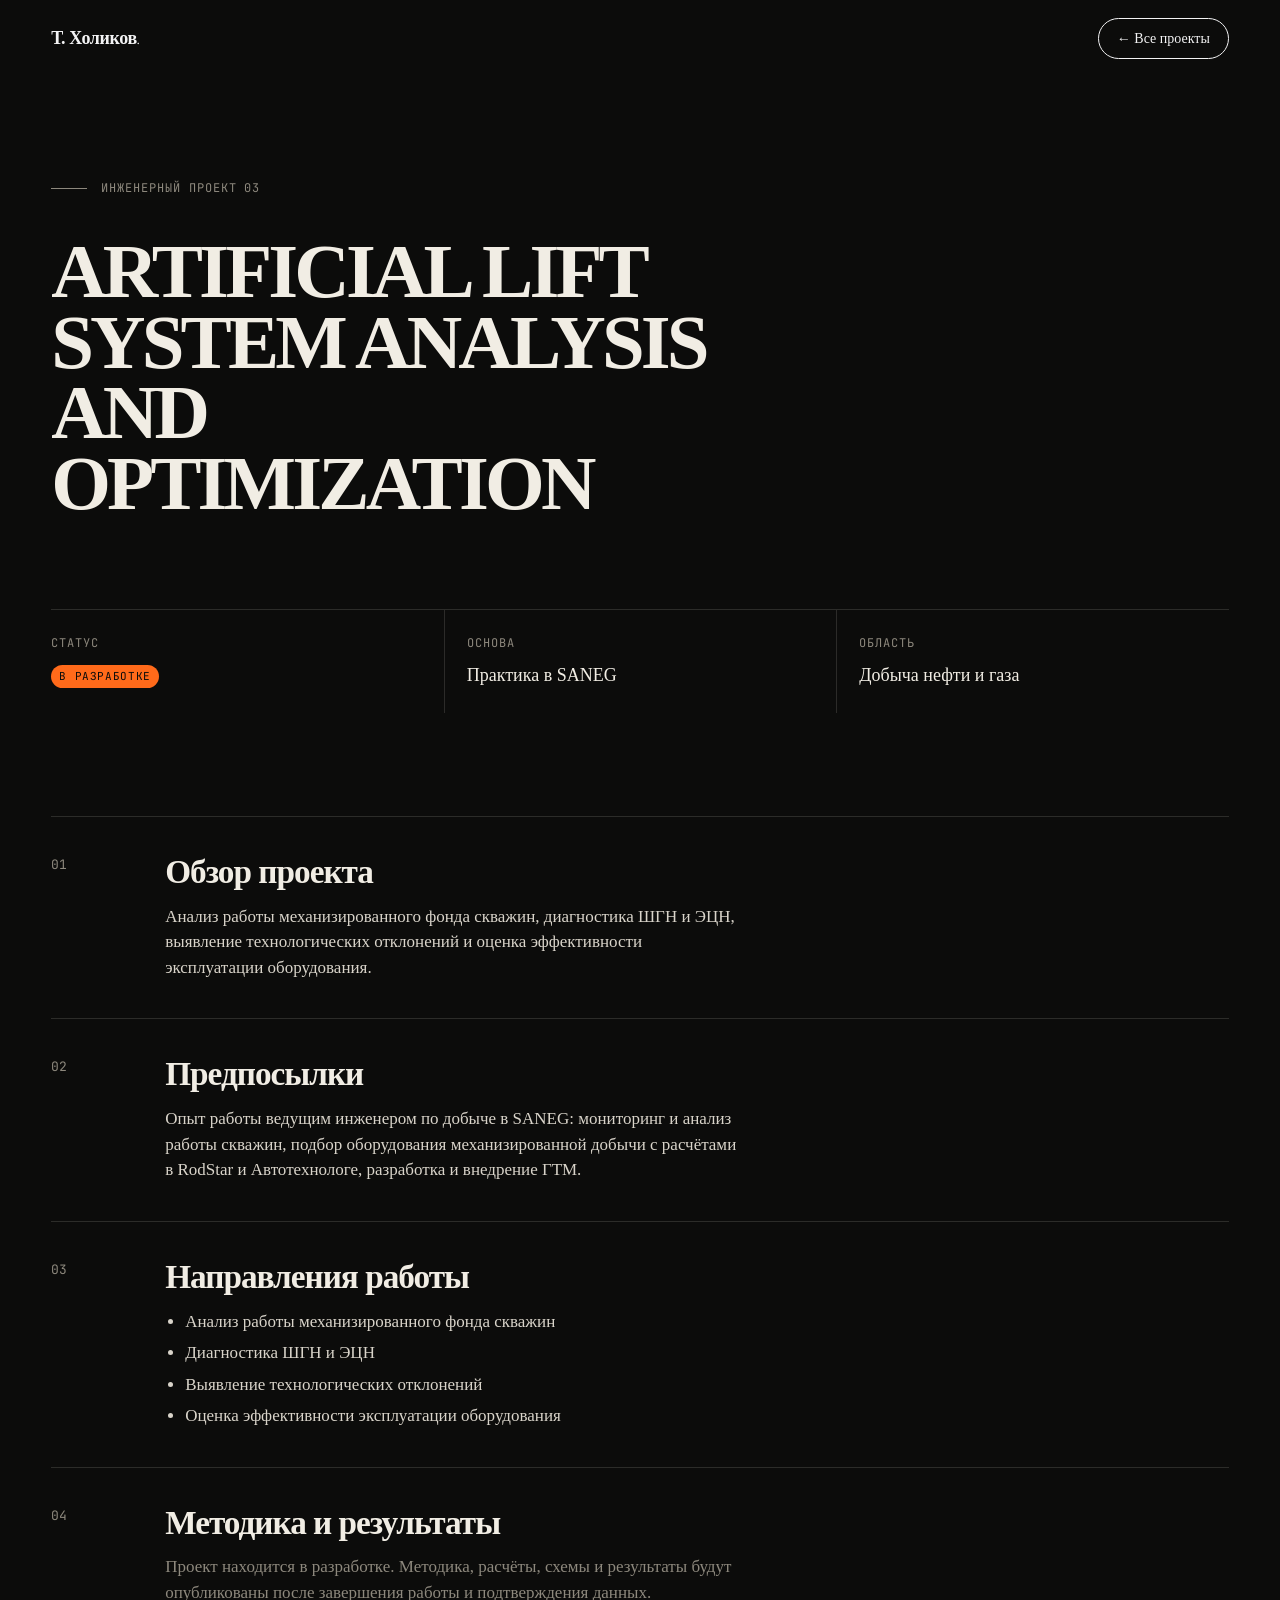
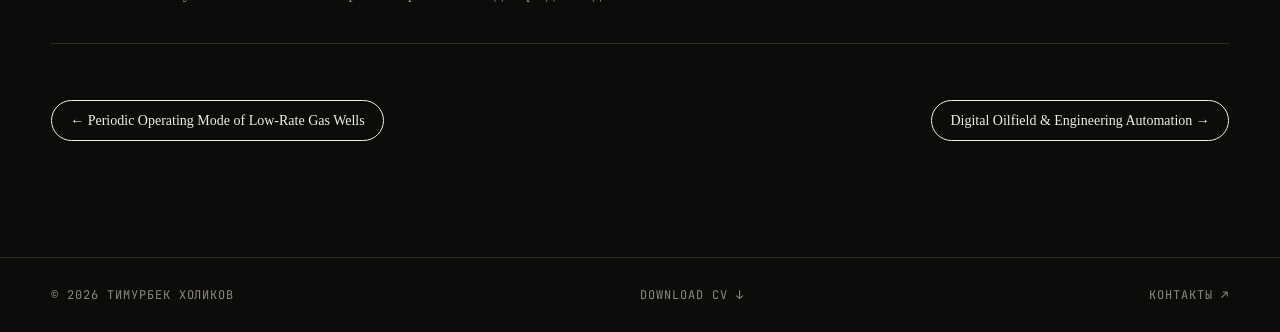
==== commit a9f40cd4: "Improve content, add projects, CV download and SEO without design changes - Hero: My Engineering Pro" ====
--- a/projects/artificial-lift.html
+++ b/projects/artificial-lift.html
@@ -1,84 +1,102 @@
 <!doctype html>
-<html lang="ru" class="no-js">
-<head>
+<html lang="ru">
 <meta charset="utf-8">
+<title>Artificial Lift System Analysis and Optimization | Timurbek Holikov</title>
+<meta name="description" content="Анализ работы механизированного фонда скважин, диагностика ШГН и ЭЦН, выявление технологических отклонений и оценка эффективности эксплуатации оборудования.">
+<link rel="canonical" href="https://holikov.uz/projects/artificial-lift.html">
 <meta name="viewport" content="width=device-width, initial-scale=1, viewport-fit=cover">
-<title>Анализ и оптимизация механизированного фонда скважин | Timurbek Holikov</title>
-<meta name="description" content="Диагностика работы ШГН и ЭЦН, анализ производительности, выявление технологических отклонений.">
-<link rel="canonical" href="https://holikov.uz/projects/artificial-lift.html">
-<meta name="theme-color" content="#F4F7FA">
+<meta name="color-scheme" content="dark">
 <meta property="og:type" content="article">
-<meta property="og:site_name" content="HOLIKOV">
+<meta property="og:title" content="Artificial Lift System Analysis and Optimization | Timurbek Holikov">
+<meta property="og:description" content="Анализ работы механизированного фонда скважин, диагностика ШГН и ЭЦН, выявление технологических отклонений и оценка эффективности эксплуатации оборудования.">
 <meta property="og:url" content="https://holikov.uz/projects/artificial-lift.html">
-<meta property="og:title" content="Анализ и оптимизация механизированного фонда скважин">
-<meta property="og:description" content="Диагностика работы ШГН и ЭЦН, анализ производительности, выявление технологических отклонений.">
 <meta property="og:image" content="https://holikov.uz/assets/img/og-image.jpg">
 <meta name="twitter:card" content="summary_large_image">
 <link rel="icon" href="/assets/img/favicon.svg" type="image/svg+xml">
-<link rel="icon" href="/favicon.ico" sizes="32x32">
 <link rel="apple-touch-icon" href="/assets/img/apple-touch-icon.png">
 <link rel="preconnect" href="https://fonts.googleapis.com">
 <link rel="preconnect" href="https://fonts.gstatic.com" crossorigin>
-<link href="https://fonts.googleapis.com/css2?family=Manrope:wght@400;500;600;700;800&display=swap&subset=cyrillic" rel="stylesheet">
-<link rel="stylesheet" href="/assets/css/site.css">
-</head>
-<body>
-<a class="skip" href="#main">Перейти к содержанию</a>
-<div class="gridlines" aria-hidden="true"><div class="container"><span></span><span></span><span></span><span></span></div></div>
-<header class="site-header">
-  <div class="container header-in">
-    <a class="logo" href="/" aria-label="HOLIKOV — на главную"><i aria-hidden="true"></i>HOLIKOV</a>
-    <nav class="nav" aria-label="Основная навигация">
-      <a href="/">Главная</a><a href="/#about">Обо мне</a><a href="/#experience">Опыт</a><a href="/#projects" class="active">Проекты</a><a href="/#skills">Компетенции</a><a href="/#education">Образование</a>
-    </nav>
-    <div class="header-actions">
-      <a class="icon-btn hide-m" href="https://www.linkedin.com/in/%D1%82%D0%B8%D0%BC%D1%83%D1%80%D0%B1%D0%B5%D0%BA-%D1%85%D0%BE%D0%BB%D0%B8%D0%BA%D0%BE%D0%B2-04385b2a7" target="_blank" rel="noopener" aria-label="LinkedIn (откроется в новой вкладке)"><svg viewBox="0 0 24 24" fill="currentColor" aria-hidden="true"><path d="M4.98 3.5a2.5 2.5 0 1 1 0 5 2.5 2.5 0 0 1 0-5zM3 9h4v12H3zM9 9h3.8v1.7h.05c.53-1 1.83-2.05 3.77-2.05C20.6 8.65 21 11.2 21 14.5V21h-4v-5.8c0-1.4-.03-3.2-1.95-3.2-1.95 0-2.25 1.52-2.25 3.1V21H9z"/></svg></a>
-      <a class="btn btn-primary hide-m" href="/assets/cv/Holikov_Timurbek_CV.pdf" download>Скачать CV</a>
-      <button class="icon-btn burger" type="button" aria-label="Открыть меню" aria-controls="mobile-menu" aria-expanded="false"><svg viewBox="0 0 24 24" fill="none" stroke="currentColor" stroke-width="1.8" aria-hidden="true"><path d="M4 7h16M4 12h16M4 17h16"/></svg></button>
-    </div>
+<link href="https://fonts.googleapis.com/css2?family=Tinos:ital,wght@0,400;0,700;1,400;1,700&family=Cormorant+Garamond:ital,wght@1,400;1,500&family=JetBrains+Mono:wght@400;500&display=swap&subset=cyrillic" rel="stylesheet">
+<style>
+:root{--bg:#0c0c0b;--ink:#f1ede4;--mute:#8d887d;--line:rgba(241,237,228,.14);--acc:#ff6a1a;
+--sans:"Times New Roman",Tinos,Times,serif;--serif:"Cormorant Garamond",Georgia,serif;--mono:"JetBrains Mono",ui-monospace,monospace;
+--gx:max(16px,env(safe-area-inset-left));--gxr:max(16px,env(safe-area-inset-right));--pad:clamp(16px,4vw,56px)}
+*{box-sizing:border-box;margin:0;padding:0}
+html{-webkit-text-size-adjust:100%}
+body{background:var(--bg);color:var(--ink);font-family:var(--sans);font-size:17px;line-height:1.5;overflow-x:hidden;-webkit-font-smoothing:antialiased}
+a{color:inherit;text-decoration:none}
+.wrap{padding-left:max(var(--pad),var(--gx));padding-right:max(var(--pad),var(--gxr))}
+.mono{font-family:var(--mono);font-size:12px;letter-spacing:.08em;text-transform:uppercase}
+.it{font-family:var(--serif);font-style:italic;font-weight:400;letter-spacing:0}
+.nav{position:fixed;top:0;left:0;right:0;z-index:50;display:flex;align-items:center;justify-content:space-between;gap:16px;padding-top:max(18px,env(safe-area-inset-top));padding-bottom:18px;mix-blend-mode:difference;color:#fff}
+.logo{font-weight:800;font-size:18px;letter-spacing:-.02em}
+.logo span{font-family:var(--serif);font-style:italic;font-weight:400}
+.nav .cta{border:1px solid currentColor;border-radius:100px;padding:9px 18px;font-size:14px;white-space:nowrap}
+.sec{padding-top:clamp(120px,14vw,190px);padding-bottom:clamp(70px,9vw,130px)}
+.label{display:flex;gap:14px;align-items:center;color:var(--mute);margin-bottom:40px}
+.label::before{content:"";width:36px;height:1px;background:currentColor}
+h1{font-weight:900;font-size:clamp(36px,6vw,96px);line-height:.92;letter-spacing:-.05em;text-transform:uppercase;max-width:18ch;overflow-wrap:break-word}
+.lead{font-size:clamp(20px,2.2vw,30px);line-height:1.3;letter-spacing:-.02em;max-width:40ch;margin-top:40px}
+.meta{display:grid;grid-template-columns:repeat(3,1fr);margin-top:clamp(50px,7vw,90px);border-top:1px solid var(--line)}
+.meta div{padding:24px 22px 24px 0;min-width:0}
+.meta div+div{padding-left:22px;border-left:1px solid var(--line)}
+.meta .mono{color:var(--mute);display:block;margin-bottom:10px}
+.meta b{font-weight:500;font-size:18px}
+.now{display:inline-block;background:var(--acc);color:#0c0c0b;font-family:var(--mono);font-size:11px;padding:3px 8px;border-radius:100px;letter-spacing:.06em;text-transform:uppercase}
+@media (max-width:820px){.meta{grid-template-columns:1fr}.meta div+div{border-left:0;border-top:1px solid var(--line);padding-left:0}}
+.block{display:grid;grid-template-columns:90px minmax(0,1fr);gap:24px;padding:38px 0;border-top:1px solid var(--line)}
+.block:last-child{border-bottom:1px solid var(--line)}
+.block .n{color:var(--mute);font-family:var(--mono);font-size:13px}
+.block h2{font-size:clamp(24px,2.6vw,38px);font-weight:600;letter-spacing:-.03em;line-height:1.05;margin-bottom:14px}
+.block p,.block li{color:#d9d4ca;max-width:68ch}
+.block ul{padding-left:20px}
+.block li+li{margin-top:6px}
+.block .muted{color:var(--mute)}
+@media (max-width:900px){.block{grid-template-columns:1fr;gap:10px}}
+.pager{display:flex;justify-content:space-between;gap:16px;flex-wrap:wrap;margin-top:56px}
+.btn{display:inline-flex;align-items:center;gap:8px;border:1px solid currentColor;border-radius:100px;padding:9px 18px;font-size:14px;transition:color .3s,border-color .3s}
+.btn:hover{color:var(--acc);border-color:var(--acc)}
+.pager .btn{max-width:100%}
+footer{display:flex;justify-content:space-between;gap:16px;flex-wrap:wrap;padding-top:28px;padding-bottom:max(28px,env(safe-area-inset-bottom));color:var(--mute);border-top:1px solid var(--line)}
+</style>
+
+<nav class="nav wrap">
+  <a class="logo" href="/">Т. Холиков<span>.</span></a>
+  <a class="cta" href="/#projects">← Все проекты</a>
+</nav>
+
+<main class="sec wrap">
+  <div class="label mono">Инженерный проект 03</div>
+  <h1>Artificial Lift System Analysis and Optimization</h1>
+
+  <div class="meta">
+    <div><span class="mono">Статус</span><span class="now">в разработке</span></div>
+    <div><span class="mono">Основа</span><b>Практика в SANEG</b></div>
+    <div><span class="mono">Область</span><b>Добыча нефти и газа</b></div>
   </div>
-</header>
-<div class="mobile-menu" id="mobile-menu" aria-hidden="true" role="dialog" aria-modal="true" aria-label="Меню">
-  <button class="icon-btn mobile-close" type="button" aria-label="Закрыть меню" data-close><svg viewBox="0 0 24 24" fill="none" stroke="currentColor" stroke-width="1.8" aria-hidden="true"><path d="M6 6l12 12M18 6L6 18"/></svg></button>
-  <a class="m-link" href="/">Главная <span>01</span></a>
-  <a class="m-link" href="/#about">Обо мне <span>02</span></a>
-  <a class="m-link" href="/#experience">Опыт <span>03</span></a>
-  <a class="m-link" href="/#projects">Проекты <span>04</span></a>
-  <a class="m-link" href="/#skills">Компетенции <span>05</span></a>
-  <a class="m-link" href="/#education">Образование <span>06</span></a>
-  <a class="m-link" href="/#contact">Контакты <span>07</span></a>
-  <div class="m-actions">
-    <a class="btn btn-primary" href="/assets/cv/Holikov_Timurbek_CV.pdf" download>Скачать резюме (PDF)</a>
-    <a class="btn btn-ghost" href="https://www.linkedin.com/in/%D1%82%D0%B8%D0%BC%D1%83%D1%80%D0%B1%D0%B5%D0%BA-%D1%85%D0%BE%D0%BB%D0%B8%D0%BA%D0%BE%D0%B2-04385b2a7" target="_blank" rel="noopener">LinkedIn</a>
+
+  <div style="margin-top:clamp(60px,8vw,110px)">
+    <section class="block"><div class="n">01</div><div><h2>Обзор проекта</h2><p>Анализ работы механизированного фонда скважин, диагностика ШГН и ЭЦН, выявление технологических отклонений и оценка эффективности эксплуатации оборудования.</p></div></section>
+    <section class="block"><div class="n">02</div><div><h2>Предпосылки</h2><p>Опыт работы ведущим инженером по добыче в SANEG: мониторинг и анализ работы скважин, подбор оборудования механизированной добычи с расчётами в RodStar и Автотехнологе, разработка и внедрение ГТМ.</p></div></section>
+    <section class="block"><div class="n">03</div><div><h2>Направления работы</h2><ul><li>Анализ работы механизированного фонда скважин</li><li>Диагностика ШГН и ЭЦН</li><li>Выявление технологических отклонений</li><li>Оценка эффективности эксплуатации оборудования</li></ul></div></section>
+    <section class="block"><div class="n">04</div><div><h2>Методика и результаты</h2><p class="muted">Проект находится в разработке. Методика, расчёты, схемы и результаты будут опубликованы после завершения работы и подтверждения данных.</p></div></section>
+  <!-- TODO (Постановка задачи (Problem Statement)): добавить, когда будут готовы подтверждённые материалы -->
+  <!-- TODO (Инженерный подход (Engineering Approach)): добавить, когда будут готовы подтверждённые материалы -->
+  <!-- TODO (Методология (Methodology)): добавить, когда будут готовы подтверждённые материалы -->
+  <!-- TODO (Техническое решение (Technical Solution)): добавить, когда будут готовы подтверждённые материалы -->
+  <!-- TODO (Результаты (Results)): добавить, когда будут готовы подтверждённые материалы -->
+  <!-- TODO (Выводы (Conclusion)): добавить, когда будут готовы подтверждённые материалы -->
   </div>
-</div>
-<main id="main">
-  <section class="p-hero">
-    <div class="container">
-      <nav class="crumbs" aria-label="Хлебные крошки"><a href="/">Главная</a><span>/</span><a href="/#projects">Проекты</a><span>/</span><span>03</span></nav>
-      <span class="eyebrow">Artificial Lift</span>
-      <h1>Анализ и оптимизация механизированного фонда скважин</h1>
-      <p class="lead">Диагностика работы ШГН и ЭЦН, анализ производительности, выявление технологических отклонений.</p>
-      <dl class="p-meta"><div><dt>Категория</dt><dd>Artificial Lift</dd></div><div><dt>Оборудование</dt><dd>ШГН, ЭЦН</dd></div><div><dt>Инструменты</dt><dd>RodStar, Автотехнолог</dd></div></dl>
-    </div>
-  </section>
-  <div class="container">
-    <figure class="p-cover reveal"><img src="/assets/img/proj-lift.svg" alt="Обложка проекта: Анализ и оптимизация механизированного фонда скважин" width="800" height="500"></figure>
-    <div class="p-layout">
-      <nav class="toc" aria-label="Содержание" data-spy><a href="#background">Предпосылки</a><a href="#problem">Постановка задачи</a><a href="#approach">Инженерный подход</a><a href="#methodology">Методика</a><a href="#solution">Техническое решение</a><a href="#results">Результаты</a><a href="#conclusion">Выводы</a></nav>
-      <article><section class="p-sec reveal" id="background"><span class="eyebrow">Background</span><h2>Предпосылки</h2><p>Направление основано на практике работы с механизированным фондом: мониторинг и анализ работы скважин, подбор оборудования механизированной добычи с расчётами в RodStar и Автотехнологе.</p><div class="placeholder">Раздел будет заполнен автором: объект, период, размер фонда.</div></section><section class="p-sec reveal" id="problem"><span class="eyebrow">Problem Statement</span><h2>Постановка задачи</h2><p>Диагностика работы ШГН и ЭЦН, анализ производительности и выявление технологических отклонений.</p></section><section class="p-sec reveal" id="approach"><span class="eyebrow">Engineering Approach</span><h2>Инженерный подход</h2><div class="flow"><div>Мониторинг работы скважин</div><div>Диагностика ШГН / ЭЦН</div><div>Анализ отклонений</div><div>Подбор оборудования и ГТМ</div></div></section><section class="p-sec reveal" id="methodology"><span class="eyebrow">Methodology</span><h2>Методика</h2><div class="placeholder">Раздел будет заполнен автором: используемые методы диагностики и критерии отклонений.</div></section><section class="p-sec reveal" id="solution"><span class="eyebrow">Technical Solution</span><h2>Техническое решение</h2><div class="placeholder">Раздел будет заполнен автором: примеры расчётов в RodStar / Автотехнологе, принятые решения.</div></section><section class="p-sec reveal" id="results"><span class="eyebrow">Results</span><h2>Результаты</h2><div class="placeholder">Раздел будет заполнен автором: результаты. Без неподтверждённых показателей.</div></section><section class="p-sec reveal" id="conclusion"><span class="eyebrow">Conclusion</span><h2>Выводы</h2><div class="placeholder">Раздел будет заполнен автором: выводы.</div></section><div class="p-nav"><a class="btn btn-ghost" href="/projects/cyclic-gas-wells.html"><svg viewBox="0 0 16 16" fill="none" stroke="currentColor" stroke-width="1.8" aria-hidden="true" style="transform:scaleX(-1)"><path d="M2 8h11M9 4l4 4-4 4"/></svg>Предыдущий проект</a><a class="btn btn-primary" href="/projects/digital-oilfield.html">Следующий проект<svg viewBox="0 0 16 16" fill="none" stroke="currentColor" stroke-width="1.8" aria-hidden="true"><path d="M2 8h11M9 4l4 4-4 4"/></svg></a></div></article>
-    </div>
+
+  <div class="pager">
+    <a class="btn" href="/projects/periodic-operating-mode.html">← Periodic Operating Mode of Low-Rate Gas Wells</a>
+    <a class="btn" href="/projects/digital-oilfield.html">Digital Oilfield &amp; Engineering Automation →</a>
   </div>
 </main>
-<footer class="site-footer">
-  <div class="container">
-    <div class="f-top">
-      <div class="f-brand"><b>HOLIKOV</b><span>Petroleum Engineer | Oil &amp; Gas</span></div>
-      <nav class="f-nav" aria-label="Навигация в подвале"><a href="/#about">Обо мне</a><a href="/#experience">Опыт</a><a href="/#projects">Проекты</a><a href="/#skills">Компетенции</a><a href="/#education">Образование</a><a href="/#achievements">Достижения</a><a href="/#contact">Контакты</a></nav>
-    </div>
-    <div class="f-bottom"><span>© <span id="year">2026</span> Тимурбек Холиков. Все права защищены.</span><a href="#main">Наверх ↑</a></div>
-  </div>
+
+<footer class="wrap mono">
+  <span>© 2026 Тимурбек Холиков</span>
+  <a href="/assets/cv/Timurbek_Holikov_CV.pdf" download="Timurbek_Holikov_CV.pdf">Download CV ↓</a>
+  <a href="/#contact">Контакты ↗</a>
 </footer>
-<script src="/assets/js/site.js" defer></script>
-</body>
 </html>
